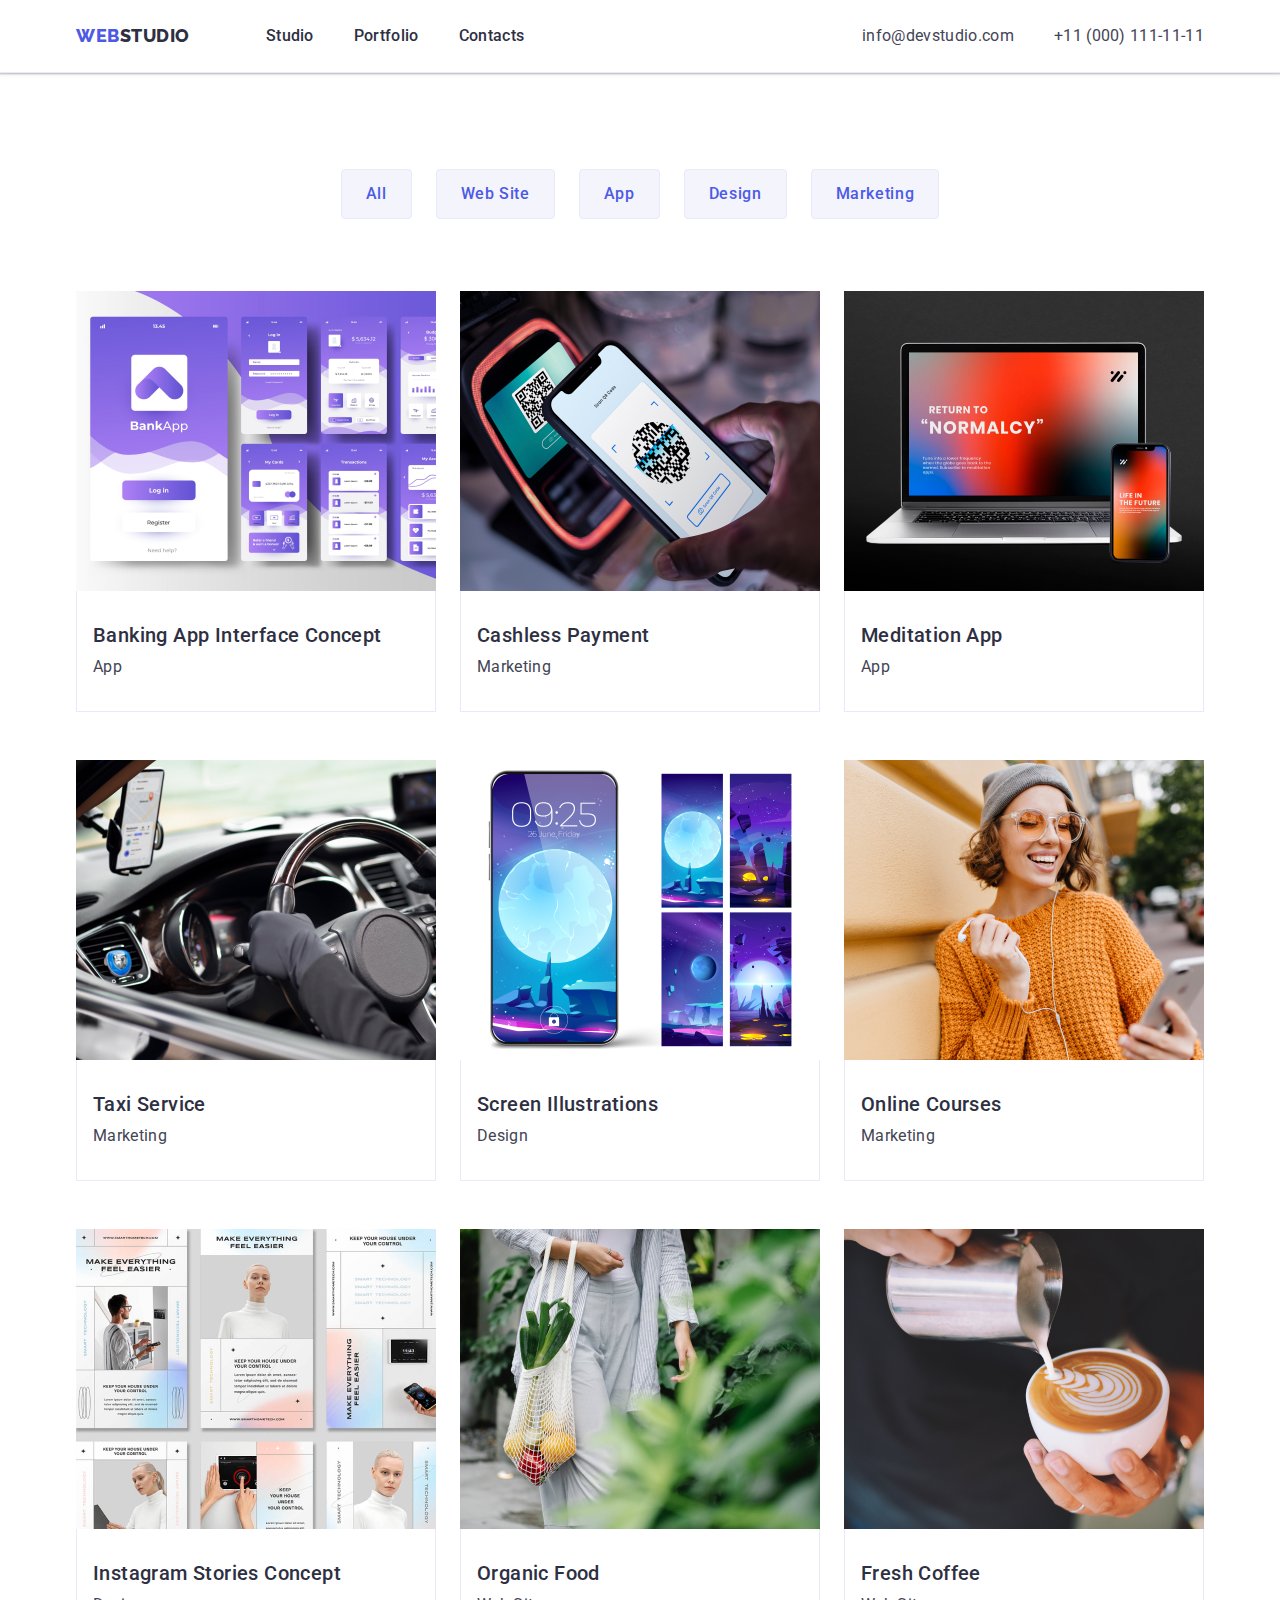
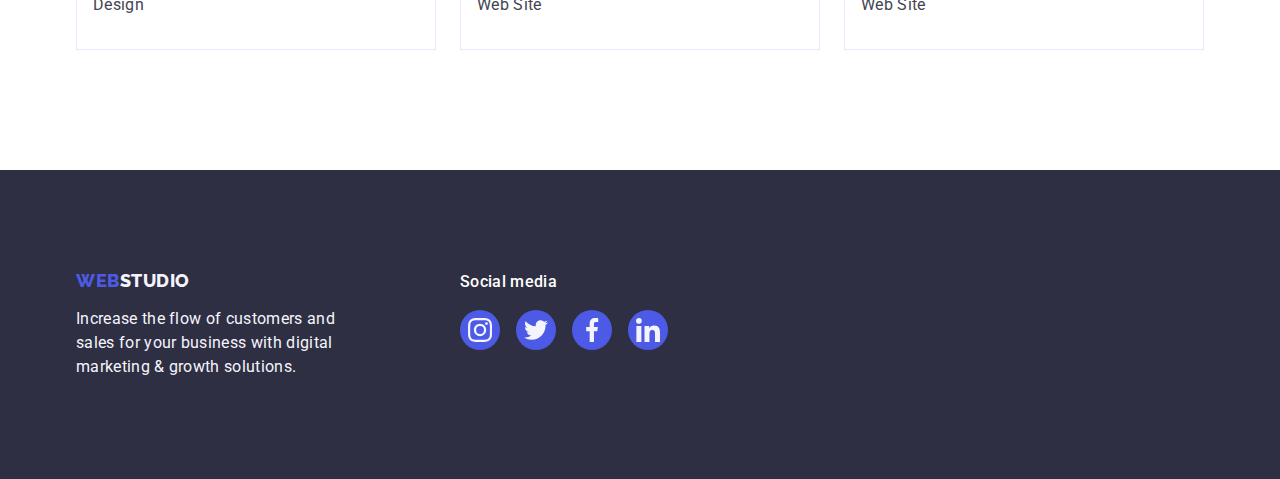
==== portfolio.html @ fe15093e "." ====
<!DOCTYPE html>
<html lang="en">
  <head>
    <meta charset="UTF-8" />
    <meta http-equiv="X-UA-Compatible" content="IE=edge" />
    <meta name="viewport" content="width=device-width, initial-scale=1.0" />
    <title>WebStudio</title>
    <link rel="preconnect" href="https://fonts.googleapis.com" />
    <link rel="preconnect" href="https://fonts.gstatic.com" crossorigin />
    <link
      href="https://fonts.googleapis.com/css2?family=Raleway:wght@800&family=Roboto:wght@400;500;700&display=swap"
      rel="stylesheet"
    />
    <link
      rel="stylesheet"
      href="https://cdnjs.cloudflare.com/ajax/libs/modern-normalize/1.0.0/modern-normalize.min.css"
    />
    <link rel="stylesheet" href="./css/styles.css" />
  </head>
  <body class="main">
    <header class="header-container">
      <div class="header container">
        <nav class="nav">
          <a class="logo link logo-container" href="./index.html"
            >Web<span class="logo-one">Studio</span></a
          >
          <ul class="list list-container">
            <li class="nav-link list-container">
              <a class="nav nav-cont link" href="./index.html">Studio</a>
            </li>
            <li class="nav-link list-container">
              <a class="nav nav-cont current" href="./portfolio.html"
                >Portfolio</a
              >
            </li>
            <li class="nav-link list-container">
              <a class="nav nav-cont link" href="">Contacts</a>
            </li>
          </ul>
        </nav>
        <address class="contact-list">
          <ul class="list list-container">
            <li>
              <a href="mailto:info@devstudio.com" class="contact nav-cont link"
                >info@devstudio.com</a
              >
            </li>
            <li>
              <a
                href="tel:+110001111111"
                class="contact link nav-cont last-contact"
                >+11 (000) 111-11-11</a
              >
            </li>
          </ul>
        </address>
      </div>
    </header>

    <main>
      <section class="section-portf">
        <div class="container">
          <h1 class="visually-hidden">Lorem ipsum dolor</h1>
          <ul class="list filter-container">
            <li><button class="filter" type="button">All</button></li>
            <li><button type="button" class="filter">Web Site</button></li>
            <li><button class="filter" type="button">App</button></li>
            <li><button class="filter" type="button">Design</button></li>
            <li><button class="filter" type="button">Marketing</button></li>
          </ul>
          <ul class="list portfolio">
            <li class="portfolio-example">
              <a class="link portf-link" href="./">
                <div class="img-box">
                  <img
                    src="./images/image4.jpg"
                    alt="Phone screen showing an app"
                    width="360"
                  />
                  <p class="overlay">
                    14 Stylish and User-Friendly App Design Concepts · Task
                    Manager App · Calorie Tracker App · Exotic Fruit Ecommerce
                    App · Cloud Storage App
                  </p>
                </div>
                <div class="app-container">
                  <h2 class="header-portf">Banking App Interface Concept</h2>
                  <p class="text portf-desc">App</p>
                </div>
              </a>
            </li>
            <li class="portfolio-example">
              <a class="link portf-link" href="./">
                <div class="img-box">
                  <img
                    src="./images/image5.jpg"
                    alt="Phone screen with a QR code on it"
                    width="360"
                  />
                  <p class="overlay">
                    14 Stylish and User-Friendly App Design Concepts · Task
                    Manager App · Calorie Tracker App · Exotic Fruit Ecommerce
                    App · Cloud Storage App
                  </p>
                </div>
                <div class="app-container">
                  <h2 class="header-portf">Cashless Payment</h2>
                  <p class="text portf-desc">Marketing</p>
                </div></a
              >
            </li>
            <li class="portfolio-example">
              <a class="link portf-link" href="./">
                <div class="img-box">
                  <img
                    src="./images/image6.jpg"
                    alt="Phone and laptop screens"
                    width="360"
                  />
                  <p class="overlay">
                    14 Stylish and User-Friendly App Design Concepts · Task
                    Manager App · Calorie Tracker App · Exotic Fruit Ecommerce
                    App · Cloud Storage App
                  </p>
                </div>
                <div class="app-container">
                  <h2 class="header-portf">Meditation App</h2>
                  <p class="text portf-desc">App</p>
                </div></a
              >
            </li>
            <li class="portfolio-example">
              <a class="link portf-link" href="./">
                <div class="img-box">
                  <img
                    src="./images/image7.jpg"
                    alt="Hands on a steering wheel"
                    width="360"
                  />
                  <p class="overlay">
                    14 Stylish and User-Friendly App Design Concepts · Task
                    Manager App · Calorie Tracker App · Exotic Fruit Ecommerce
                    App · Cloud Storage App
                  </p>
                </div>
                <div class="app-container">
                  <h2 class="header-portf">Taxi Service</h2>
                  <p class="text portf-desc">Marketing</p>
                </div></a
              >
            </li>
            <li class="portfolio-example">
              <a class="link portf-link" href="./">
                <div class="img-box">
                  <img
                    src="./images/image8.jpg"
                    alt="Five phone screens"
                    width="360"
                  />
                  <p class="overlay">
                    14 Stylish and User-Friendly App Design Concepts · Task
                    Manager App · Calorie Tracker App · Exotic Fruit Ecommerce
                    App · Cloud Storage App
                  </p>
                </div>
                <div class="app-container">
                  <h2 class="header-portf">Screen Illustrations</h2>
                  <p class="text portf-desc">Design</p>
                </div></a
              >
            </li>
            <li class="portfolio-example">
              <a class="link portf-link" href="./">
                <div class="img-box">
                  <img
                    src="./images/image9.jpg"
                    alt="Girl looking on a phone screen and smiling"
                    width="360"
                  />
                  <p class="overlay">
                    14 Stylish and User-Friendly App Design Concepts · Task
                    Manager App · Calorie Tracker App · Exotic Fruit Ecommerce
                    App · Cloud Storage App
                  </p>
                </div>
                <div class="app-container">
                  <h2 class="header-portf">Online Courses</h2>
                  <p class="text portf-desc">Marketing</p>
                </div></a
              >
            </li>
            <li class="portfolio-example">
              <a class="link portf-link" href="./">
                <div class="img-box">
                  <img
                    src="./images/image10.jpg"
                    alt="Samples of Instagram stories"
                    width="360"
                  />
                  <p class="overlay">
                    14 Stylish and User-Friendly App Design Concepts · Task
                    Manager App · Calorie Tracker App · Exotic Fruit Ecommerce
                    App · Cloud Storage App
                  </p>
                </div>
                <div class="app-container">
                  <h2 class="header-portf">Instagram Stories Concept</h2>
                  <p class="text portf-desc">Design</p>
                </div></a
              >
            </li>
            <li class="portfolio-example">
              <a class="link portf-link" href="./">
                <div class="img-box">
                  <img
                    src="./images/image11.jpg"
                    alt="A woman carrying a grocery bag"
                    width="360"
                  />
                  <p class="overlay">
                    14 Stylish and User-Friendly App Design Concepts · Task
                    Manager App · Calorie Tracker App · Exotic Fruit Ecommerce
                    App · Cloud Storage App
                  </p>
                </div>
                <div class="app-container">
                  <h2 class="header-portf">Organic Food</h2>
                  <p class="text portf-desc">Web Site</p>
                </div></a
              >
            </li>
            <li class="portfolio-example">
              <a class="link portf-link" href="./">
                <div class="img-box">
                  <img
                    src="./images/image12.jpg"
                    alt="Barista making coffee"
                    width="360"
                  />
                  <p class="overlay">
                    14 Stylish and User-Friendly App Design Concepts · Task
                    Manager App · Calorie Tracker App · Exotic Fruit Ecommerce
                    App · Cloud Storage App
                  </p>
                </div>
                <div class="app-container">
                  <h2 class="header-portf">Fresh Coffee</h2>
                  <p class="text portf-desc">Web Site</p>
                </div></a
              >
            </li>
          </ul>
        </div>
      </section>
    </main>

    <footer class="footer">
      <div class="container footer-cont">
        <div class="cont-one">
          <a class="logo link footer-logo" href="./index.html"
            >Web<span class="logo-two">Studio</span></a
          >
          <p class="footer-desc">
            Increase the flow of customers and sales for your business with
            digital marketing & growth solutions.
          </p>
        </div>
        <div>
          <p class="footer-desc socials-desc">Social media</p>
          <ul class="socials-footer-list">
            <li class="socials-footer-item">
              <a href="" class="socials-link-footer">
                <svg class="footer-icons" width="24" height="24">
                  <use href="./images/icons.svg#icon-insta"></use>
                </svg>
              </a>
            </li>
            <li class="socials-footer-item">
              <a href="" class="socials-link-footer">
                <svg class="footer-icons" width="24" height="24">
                  <use href="./images/icons.svg#icon-twitter"></use>
                </svg>
              </a>
            </li>
            <li class="socials-footer-item">
              <a href="" class="socials-link-footer">
                <svg class="footer-icons" width="24" height="24">
                  <use href="./images/icons.svg#icon-facebook"></use>
                </svg>
              </a>
            </li>
            <li class="socials-footer-item">
              <a href="" class="socials-link-footer">
                <svg class="footer-icons" width="24" height="24">
                  <use href="./images/icons.svg#icon-linkedin"></use>
                </svg>
              </a>
            </li>
          </ul>
        </div>
      </div>
    </footer>
  </body>
</html>
---- css/styles.css ----
:root {
  --primary-brand-color: #4d5ae5;
  --pressed-state: #404bbf;
  --navy-blue: #2e2f42;
  --white: #ffffff;
}

body {
  font-family: Roboto, sans-serif;
  color: #434455;
}

ul,
p,
h1,
h2,
h3 {
  margin: 0;
  padding: 0;
}

img {
  display: block;
}

.container {
  width: 1158px;
  margin: 0 auto;
  padding: 0 15px;
}

.header {
  display: flex;
  align-items: center;
}

.header-container {
  border-bottom: 1px solid #e7e9fc;
  box-shadow: 0px 2px 1px rgba(46, 47, 66, 0.08),
    0px 1px 1px rgba(46, 47, 66, 0.16), 0px 1px 6px rgba(46, 47, 66, 0.08);
}

.portf-desc {
  font-style: normal;
  font-weight: 400;
  font-size: 16px;
  line-height: 24px;
  letter-spacing: 0.02em;
  color: #434455;
}

.hero {
  margin-right: auto;
  margin-left: auto;
  margin-bottom: auto;
  max-width: 496px;
  margin-top: auto;
}

.hero-button {
  margin-top: 48px;
  display: block;
  min-width: 169px;
  height: 56px;
  border: none;
  border-radius: 4px;
  margin-right: auto;
  margin-left: auto;
}

.section-two {
  padding-right: 0px;
  padding-left: 0px;
  padding: 120px 0;
}
.el-principles {
  width: calc((100% - 72px) / 4);
}

.header-principle {
  margin-bottom: 8px;
}
.principles {
  display: flex;
  align-items: center;
  justify-content: space-between;
  gap: 24px;
}

.section-three {
  padding-bottom: 120px;
}

.portfolio-example {
  width: calc((100% - 48px) / 3);
  transition-property: color, background-color, shadow;
}

.portfolio-example:hover {
  box-shadow: 0px 1px 6px rgba(46, 47, 66, 0.08),
    0px 1px 1px rgba(46, 47, 66, 0.16), 0px 2px 1px rgba(46, 47, 66, 0.08);
  transition-duration: 250ms;
  transition-timing-function: cubic-bezier(0.4, 0, 0.2, 1);
}

.app-container {
  padding: 32px 16px;
  border: 1px solid #e7e9fc;
  border-top: none;
}
.portfolio {
  display: flex;
  flex-wrap: wrap;
  column-gap: 24px;
  row-gap: 48px;
}

.title {
  font-family: "Raleway", cursive;
  font-family: "Roboto", cursive;
}

.logo-container {
  margin-right: 76px;
}

.contact-container {
  display: flex;
  justify-content: flex-end;
  flex-direction: row;
}

.list-container {
  display: flex;
  gap: 40px;
  margin-right: auto;
}

.last-contact {
  margin-right: 0px;
}
.header-one {
  line-height: 1.07;
  font-style: normal;
  font-weight: 700;
  font-size: 56px;
  letter-spacing: 0.02em;
  text-align: center;
  color: #ffffff;
  height: auto;
  max-width: 496px;
  justify-content: center;
}

.nav-cont {
  padding-top: 24px;
  padding-bottom: 24px;
}

.logo {
  font-family: "Raleway", sans-serif;
  font-style: normal;
  font-weight: 800;
  font-size: 18px;
  line-height: 1.17;
  letter-spacing: 0.03em;
  text-transform: uppercase;
  text-decoration: none;
  color: #4d5ae5;
}

.contact-list {
  margin-left: auto;
}

.contacts {
  margin-right: auto;
  align-content: flex-end;
}

.logo-one {
  color: #2e2f42;
}

.logo-two {
  color: #f4f4fd;
}

.nav-link {
  font-weight: 500;
  font-size: 16px;
  line-height: 1.5;
  letter-spacing: 0.02em;
  color: #2e2f42;
}

.nav:focus {
  color: #404bbf;
}

.nav:hover {
  color: #404bbf;
}

.contact-nav {
  font-style: normal;
}

.contact {
  font-style: normal;
  font-weight: 400;
  font-size: 16px;
  line-height: 24px;
  letter-spacing: 0.02em;
  color: #434455;
  text-decoration: none;
}

.nav {
  color: #2e2f42;
  font-weight: 500;
  font-size: 16px;
  line-height: 1.5;
  letter-spacing: 0.02em;
  text-decoration: none;
  align-items: center;
  display: flex;
}

.contact:focus {
  color: #404bbf;
}

.contact:hover {
  color: #404bbf;
}

.button {
  background-color: #4d5ae5;
  font-style: normal;
  font-weight: 500;
  font-size: 16px;
  line-height: 24px;
  letter-spacing: 0.04em;
  color: #ffffff;
  font-family: "Roboto", sans-serif;
  cursor: pointer;
}

.button:focus {
  background-color: #404bbf;
}

.button:hover {
  background-color: #404bbf;
}

.principlesoverall {
  list-style: none;
}

.header-three {
  font-style: normal;
  font-weight: 500;
  font-size: 20px;
  line-height: 24px;
  letter-spacing: 0.02em;
  color: #2e2f42;
}

.gallery-h {
  margin-bottom: 72px;
}

.gallery {
  display: flex;
  justify-content: space-between;
  align-items: center;
  margin-bottom: 120px;
  gap: 24px;
}

.gallery-el {
  width: calc((100% - 48px) / 3);
}

.section-portf {
  padding-bottom: 120px;
  padding-top: 96px;
}

.gallery-team {
  display: flex;
  align-items: center;
  gap: 24px;
}

.desc {
  font-style: normal;
  font-weight: 400;
  font-size: 16px;
  line-height: 24px;
  letter-spacing: 0.02em;
  color: #434455;
}

.header-two {
  font-style: normal;
  font-weight: 700;
  font-size: 36px;
  text-align: center;
  letter-spacing: 0.02em;
  text-transform: capitalize;
  color: #2e2f42;
  line-height: 1.11;
}

.customers-h {
  font-style: normal;
  font-weight: 700;
  font-size: 36px;
  text-align: center;
  letter-spacing: 0.02em;
  text-transform: capitalize;
  color: #2e2f42;
  line-height: 1.11;
  margin-bottom: 72px;
}

.section-four {
  background-color: #f4f4fd;
  padding: 120px 0;
}

.team {
  background-color: #ffffff;
  width: calc((100% - 72px) / 4);
  border-radius: 0px 0px 4px 4px;
  box-shadow: 0px 1px 6px rgba(46, 47, 66, 0.08),
    0px 1px 1px rgba(46, 47, 66, 0.16), 0px 2px 1px rgba(46, 47, 66, 0.08);
}

.member {
  justify-content: center;
  text-align: center;
  padding: 32px 16px;
}

.name {
  margin-bottom: 8px;
}

.header-portf {
  font-weight: 500;
  font-size: 20px;
  line-height: 24px;
  letter-spacing: 0.02em;
  color: #2e2f42;
  margin-bottom: 8px;
}

.teamjob {
  font-style: normal;
  font-weight: 400;
  font-size: 16px;
  line-height: 24px;
  letter-spacing: 0.02em;
  color: #434455;
}

.footer-icons {
  fill: #f4f4fd;
}

.footer-logo {
  display: inline-block;
  margin-bottom: 16px;
  margin-left: auto;
}
.filter:hover {
  background: #404bbf;
  color: #ffffff;
  border: 1px solid transparent;
  box-shadow: 0px 3px 1px rgba(0, 0, 0, 0.1), 0px 2px 1px rgba(0, 0, 0, 0.08),
    0px 2px 2px rgba(0, 0, 0, 0.12);
}

.filter:focus {
  color: #ffffff;
  background: #404bbf;
  border: 1px solid transparent;
  box-shadow: 0px 3px 1px rgba(0, 0, 0, 0.1), 0px 2px 1px rgba(0, 0, 0, 0.08),
    0px 2px 2px rgba(0, 0, 0, 0.12);
}

.filter {
  font-family: "Roboto", sans-serif;
  font-weight: 500;
  font-size: 16px;
  line-height: 1.5;
  letter-spacing: 0.04em;
  color: #4d5ae5;
  background-color: #f4f4fd;
  cursor: pointer;
  padding: 12px 24px;
  border: 1px solid #e7e9fc;
  border-radius: 4px;
}

.link {
  text-decoration: none;
}

.list {
  list-style: none;
  margin: 0;
  padding: 0;
}

.section-one {
  background-color: #2e2f42;
  height: 600px;
  left: 0px;
  top: 72px;
  display: flex;
  text-align: center;
  justify-content: center;
  margin-left: auto;
  margin-right: auto;
  padding: 188px 0;
  background-image: linear-gradient(
      rgba(46, 47, 66, 0.7),
      rgba(46, 47, 66, 0.7)
    ),
    url(../images/people-office.jpg);
  max-width: 1440px;
  background-repeat: no-repeat;
  background-position: center;
  background-size: cover;
}

.principles-cont {
  display: flex;
  align-items: center;
  justify-content: center;
  height: 112px;
  width: 264px;
  background-color: #f4f4fd;
  border-radius: 4px;
  margin-bottom: 8px;
}

.footer {
  background-color: #2e2f42;
  padding: 100px 0;
}

.filter-container {
  display: flex;
  justify-content: center;
  margin-bottom: 72px;
  gap: 24px;
}

.visually-hidden {
  position: absolute;
  width: 1px;
  height: 1px;
  margin: -1px;
  border: 0;
  padding: 0;
  white-space: nowrap;
  clip-path: inset(100%);
  clip: rect(0 0 0 0);
  overflow: hidden;
}

.icon-list {
  gap: 24px;
  display: flex;
  align-items: center;
  justify-content: center;
  list-style: none;
}

.socials-list {
  list-style: none;
  display: flex;
  gap: 24px;
  align-items: center;
  justify-content: center;
  margin-top: 8px;
}

.customers-list {
  list-style: none;
  display: flex;
  align-items: center;
  justify-content: center;
  margin-left: auto;
  margin-right: auto;
  gap: 24px;
}

.customer {
  height: 88px;
  width: calc((100% - 120px) / 6);
}

.customers-item {
  height: 88px;
  width: 168px;
  fill: currentColor;
}

.customers-link:focus {
  border: 1px solid #404bbf;
  color: #404bbf;
}

.customers-link:hover {
  border: 1px solid #404bbf;
  color: #404bbf;
}

.customers-link {
  fill: #8e8f99;
  width: 100%;
  height: 100%;
  border: 1px solid #8e8f99;
  border-radius: 4px;
  display: flex;
  align-items: center;
  justify-content: center;
  color: #8e8f99;
}

.socials-footer-list {
  list-style: none;
  display: flex;
  gap: 16px;
}

.footer-desc {
  font-style: normal;
  line-height: 24px;
  letter-spacing: 0.02em;
  color: #f4f4fd;
  max-width: 264px;
}

.socials-desc {
  font-weight: 500;
  color: #ffffff;
  margin-bottom: 16px;
}

.socials-link {
  display: flex;
  width: 40px;
  height: 40px;
  background: #4d5ae5;
  border-radius: 50%;
  align-items: center;
  justify-content: center;
}

.social-svg {
  fill: #f4f4fd;
}

.socials-link:hover {
  background-color: #404bbf;
}

.socials-link:focus {
  background-color: #404bbf;
}

.socials-link-footer {
  display: flex;
  width: 40px;
  height: 40px;
  background: #4d5ae5;
  border-radius: 50%;
  align-items: center;
  justify-content: center;
}

.socials-link-footer:hover {
  background: #31d0aa;
}

.socials-link-footer:focus {
  background: #31d0aa;
}
.footer-cont {
  display: flex;
  align-items: baseline;
}

.cont-one {
  margin-right: 120px;
}

.section-five {
  padding-top: 120px;
  padding-bottom: 120px;
}

.portf-link {
  display: block;
  transition: box-shadow 250ms cubic-bezier(0.4, 0, 0.2, 1);
}

.portf-link:hover {
  box-shadow: 0px 1px 6px rgba(46, 47, 66, 0.08),
    0px 1px 1px rgba(46, 47, 66, 0.16), 0px 2px 1px rgba(46, 47, 66, 0.08);
  transform: translateY(0%);
}

.portf-link:focus {
  box-shadow: 0px 1px 6px rgba(46, 47, 66, 0.08),
    0px 1px 1px rgba(46, 47, 66, 0.16), 0px 2px 1px rgba(46, 47, 66, 0.08);
  transform: translateY(0%);
}

.backdrop {
  position: fixed;
  width: 100%;
  height: 100%;
  background-color: rgba(76, 76, 76, 0.596);
  top: 0;
}

.modal {
  position: absolute;
  top: 50%;
  left: 50%;
  transform: translate(-50%, -50%);
  width: 408px;
  min-height: 584px;
  background-color: #fcfcfc;
  margin-top: 80px;
  box-shadow: 0px 2px 1px 0px rgba(0, 0, 0, 0.2),
    0px 1px 3px 0px rgba(0, 0, 0, 0.12), 0px 1px 1px 0px rgba(0, 0, 0, 0.14);
  border-radius: 4px;
  transition: transform 250ms cubic-bezier(0.4, 0, 0.2, 1);
}

.modal-close-btn {
  position: absolute;
  top: 24px;
  right: 24px;
  background-color: #e7e9fc;
  border-radius: 50%;
  border: 1px solid rgba(0, 0, 0, 0.1);
  display: flex;
  justify-content: center;
  align-items: center;
  height: 24px;
  width: 24px;
}

.modal-close-btn:hover {
  background-color: #404bbf;
}

.modal-close-btn:focus {
  background-color: #404bbf;
}

.close-icon {
  fill: #2e2f42;
  height: 8px;
  width: 8px;
}

.close-icon:hover {
  fill: #ffffff;
}

.close-icon:focus {
  fill: #ffffff;
}

.is-hidden {
  opacity: 0;
  visibility: hidden;
  pointer-events: none;
}

.current {
  position: relative;
}

.current:hover::after {
  background-color: #404bbf;
  width: 48px;
  height: 4px;
  content: "";
  display: flex;
  position: absolute;
  align-items: center;
  justify-content: center;
  gap: 8px;
  flex-direction: column;
  width: 100%;
  border-radius: 2px;
  left: 0;
  bottom: -1px;
}

.current:hover::after {
  background-color: #404bbf;
  width: 48px;
  height: 4px;
  content: "";
  display: flex;
  position: absolute;
  align-items: center;
  justify-content: center;
  gap: 8px;
  flex-direction: column;
  width: 100%;
  border-radius: 2px;
  left: 0;
  bottom: -1px;
}

.img-box {
  position: relative;
  overflow: hidden;
}

.overlay {
  position: absolute;
  top: 0;
  left: 0;
  width: 100%;
  height: 100%;
  color: #f4f4fd;
  padding: 40px 32px;
  background-color: #4d5ae5;
  transform: translateY(100%);
  transition: transform 250ms cubic-bezier(0.4, 0, 0.2, 1);
}

.overlay:hover {
  transform: translateY(0%);
}

.overlay:focus {
  transform: translateY(0%);
}

.img-box:hover .overlay {
  transform: translateY(0%);
}

.modal-title {
  margin-top: 72px;
  font-weight: 500;
  letter-spacing: 0.32px;
  color: #2e2f42;
  text-align: center;
  margin-bottom: 16px;
}

.modal-form {
  width: 100%;
}

.modal-form-mark {
  display: block;
  text-align: left;
  font-size: 12px;
  line-height: 1.17;
  letter-spacing: 0.48px;
  margin-bottom: 4px;
  color: #8e8f99;
  margin-top: 8px;
}

.modal-form-cont {
  position: relative;
  margin-left: 24px;
  margin-right: 24px;
  margin-top: 8px;
}

.modal-form-text-cont {
  margin-left: 24px;
  margin-right: 24px;
}

.modal-form-input {
  width: 100%;
  height: 40px;
  border-radius: 4px;
  border: 1px solid #2e2f42;
  transition: border-color 250ms cubic-bezier(0.4, 0, 0.2, 1);
  padding-left: 38px;
  background-color: transparent;
  outline: transparent;
}

.modal-form-textarea {
  width: 100%;
  height: 120px;
  resize: none;
  border-radius: 4px;
  border: 1px solid #2e2f42;
  padding: 8px 16px;
  transition: border-color 250ms cubic-bezier(0.4, 0, 0.2, 1);
  font-size: 12px;
  line-height: 1.17;
  letter-spacing: 0.48px;
  color: #2e2f42;
  background-color: transparent;
  outline: transparent;
}

.modal-form-textarea-cont {
  margin-bottom: 16px;
}

.modal-form-textarea:focus-visible {
  border: 1px solid ##4d5ae5;
}

.modal-form-textarea:focus {
  outline-width: 0;
}

.modal-form-textarea {
  width: 100%;
  height: 120px;
  resize: none;
  border-radius: 4px;
  border: 1px solid #2e2f42;
  padding: 8px 16px;
  transition: border-color 250ms cubic-bezier(0.4, 0, 0.2, 1);
  font-size: 12px;
  line-height: 1.17;
  letter-spacing: 0.48px;
  color: #2e2f42;
  background-color: transparent;
  outline: transparent;
}

.modal-form-icon {
  position: absolute;
  top: 50%;
  left: 16px;
  padding-top: 14px;
  transform: translateY(-50%);
  fill: #2e2f42;
  transition: fill 250ms cubic-bezier(0.4, 0, 0.2, 1);
}

.modal-form-icon:focus {
  fill: #4d5ae5;
}

.modal-form-icon:hover {
  fill: #4d5ae5;
}

.modal-form-input:focus {
  border: 1px solid #4d5ae5;
  border-radius: 4px;
  cursor: pointer;
}

.modal-form-input:hover {
  border: 1px solid #4d5ae5;
  border-radius: 4px;
  cursor: pointer;
}

.modal-form-textarea-cont {
  margin-bottom: 16px;
}
.modal-form-textarea:focus-visible {
  border: 1px solid #4d5ae5;
}
.modal-form-textarea:focus {
  outline-width: 0;
}
.modal-checkbox-input-cont {
  margin-bottom: 24px;
}

.modal-checkbox {
  display: block;
  font-size: 12px;
  line-height: 1.17;
  letter-spacing: 0.48px;
  color: #8e8f99;
}
.modal-checkbox-cont {
  display: inline-flex;
  align-items: center;
  justify-content: center;
  fill: transparent;
  width: 16px;
  height: 16px;
  border: 1px solid #2e2f42;
  border-radius: 2px;
  transition: background-color 250ms cubic-bezier(0.4, 0, 0.2, 1),
    border 250ms cubic-bezier(0.4, 0, 0.2, 1),
    fill 250ms cubic-bezier(0.4, 0, 0.2, 1);
  margin-left: 24px;
}

.modal-form-link {
  color: #4d5ae5;
}
.modal-form-button {
  display: block;
  min-width: 169px;
  height: 56px;
  padding: 16px 32px;
  border: none;
  border-radius: 4px;
  background-color: #4d5ae5;
  box-shadow: 0px 4px 4px 0px rgba(0, 0, 0, 0.15);
  font-weight: 500;
  letter-spacing: 0.64px;
  color: #ffffff;
  transition: background-color 250ms cubic-bezier(0.4, 0, 0.2, 1);
  font-size: 16px;
  line-height: 1.5;
  margin-left: 119px;
  margin-right: 120px;
}

.modal-form-button-cont {
  display: flex;
  justify-content: center;
}
.modal-form-button:hover,
.modal-form-button:focus {
  background-color: #404bbf;
}
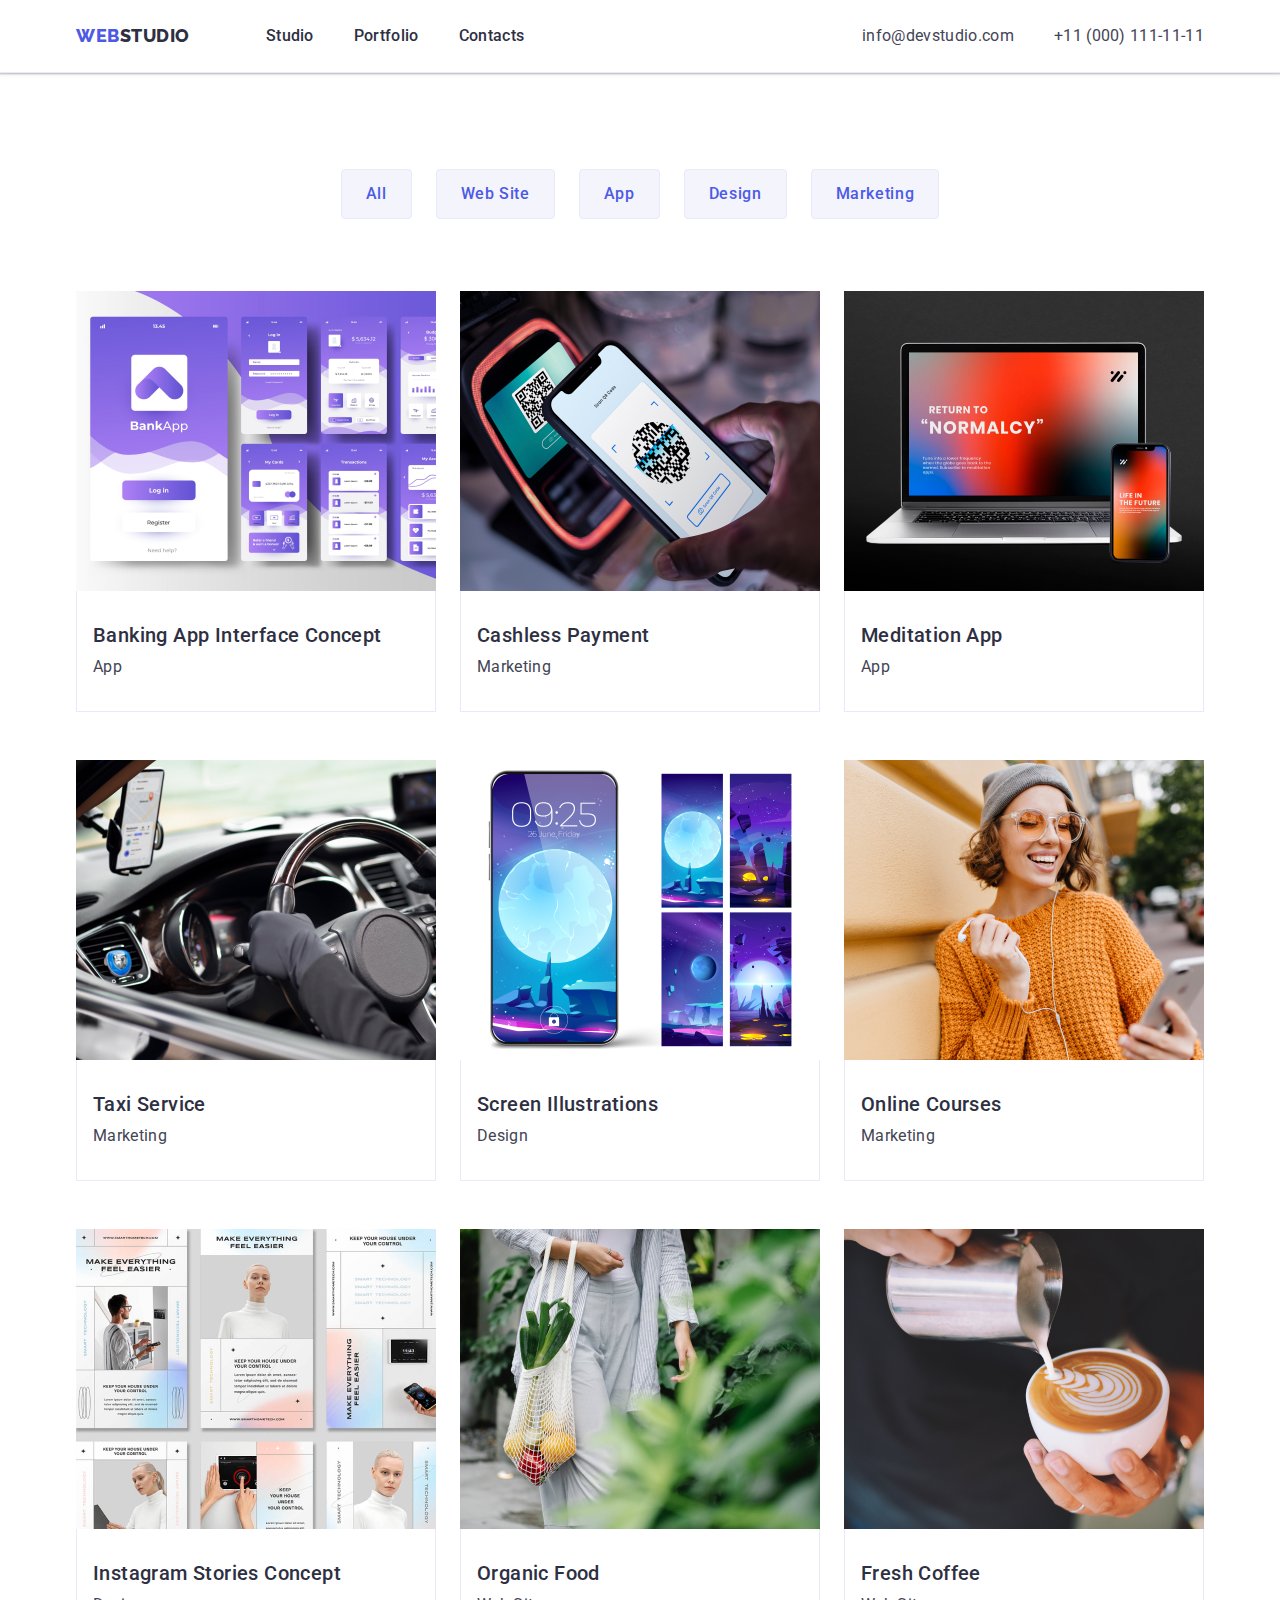
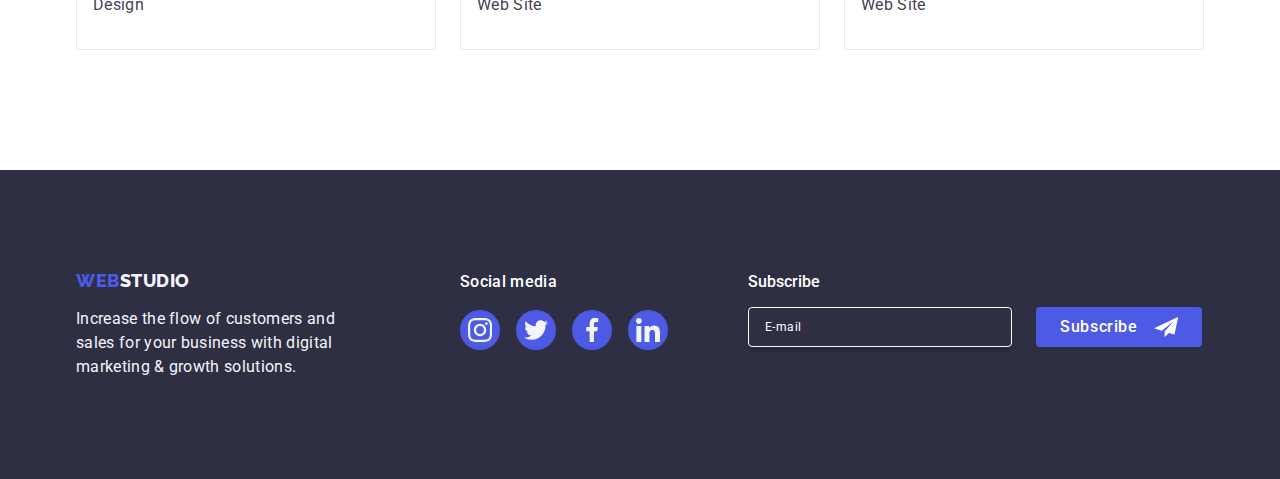
==== commit ce4b6c3f: "." ====
--- a/portfolio.html
+++ b/portfolio.html
@@ -298,6 +298,26 @@
             </li>
           </ul>
         </div>
+        <div class="form-footer-cont">
+          <p class="form-footer-title">Subscribe</p>
+          <form class="form-footer">
+            <label class="form-footer-label" for="email">
+              <input
+                class="form-footer-input"
+                type="email"
+                name="email"
+                id="email"
+                placeholder="E-mail"
+              />
+            </label>
+            <button type="submit" class="form-footer-button-send">
+              Subscribe
+              <svg class="form-footer-icon" width="24" height="24">
+                <use href="./images/icons.svg#icon-icon-send"></use>
+              </svg>
+            </button>
+          </form>
+        </div>
       </div>
     </footer>
   </body>
--- a/css/styles.css
+++ b/css/styles.css
@@ -944,3 +944,62 @@
 .modal-form-button:focus {
   background-color: #404bbf;
 }
+
+.footer-icon {
+  fill: #ffffff;
+}
+.form-footer-cont {
+  margin-left: 80px;
+}
+.form-footer-title {
+  font-weight: 500;
+  color: #ffffff;
+  margin-bottom: 16px;
+}
+.form-footer {
+  display: flex;
+  gap: 24px;
+}
+.form-footer-input {
+  margin: 0;
+  width: 264px;
+  height: 40px;
+  border-radius: 4px;
+  border: 1px solid #ffffff;
+  box-shadow: 0px 4px 4px 0px rgba(0, 0, 0, 0.15);
+  background-color: transparent;
+  padding-top: 8px;
+  padding-bottom: 8px;
+  padding-left: 16px;
+  font-size: 12px;
+  letter-spacing: 0.48px;
+  color: #ffffff;
+  line-height: 1.5;
+}
+.form-footer-input::placeholder {
+  color: currentColor;
+}
+
+.form-footer-button-send {
+  display: flex;
+  min-width: 165px;
+  height: 40px;
+  border-radius: 4px;
+  background: #4d5ae5;
+  justify-content: center;
+  align-items: center;
+  padding: 8px 24px;
+  font-weight: 500;
+  letter-spacing: 0.64px;
+  line-height: 1.5;
+  border: none;
+  color: #ffffff;
+  transition: background-color 250ms cubic-bezier(0.4, 0, 0.2, 1);
+}
+.form-footer-button-send:hover,
+.form-footer-button-send:focus {
+  background-color: #404bbf;
+}
+.form-footer-icon {
+  margin-left: 16px;
+}
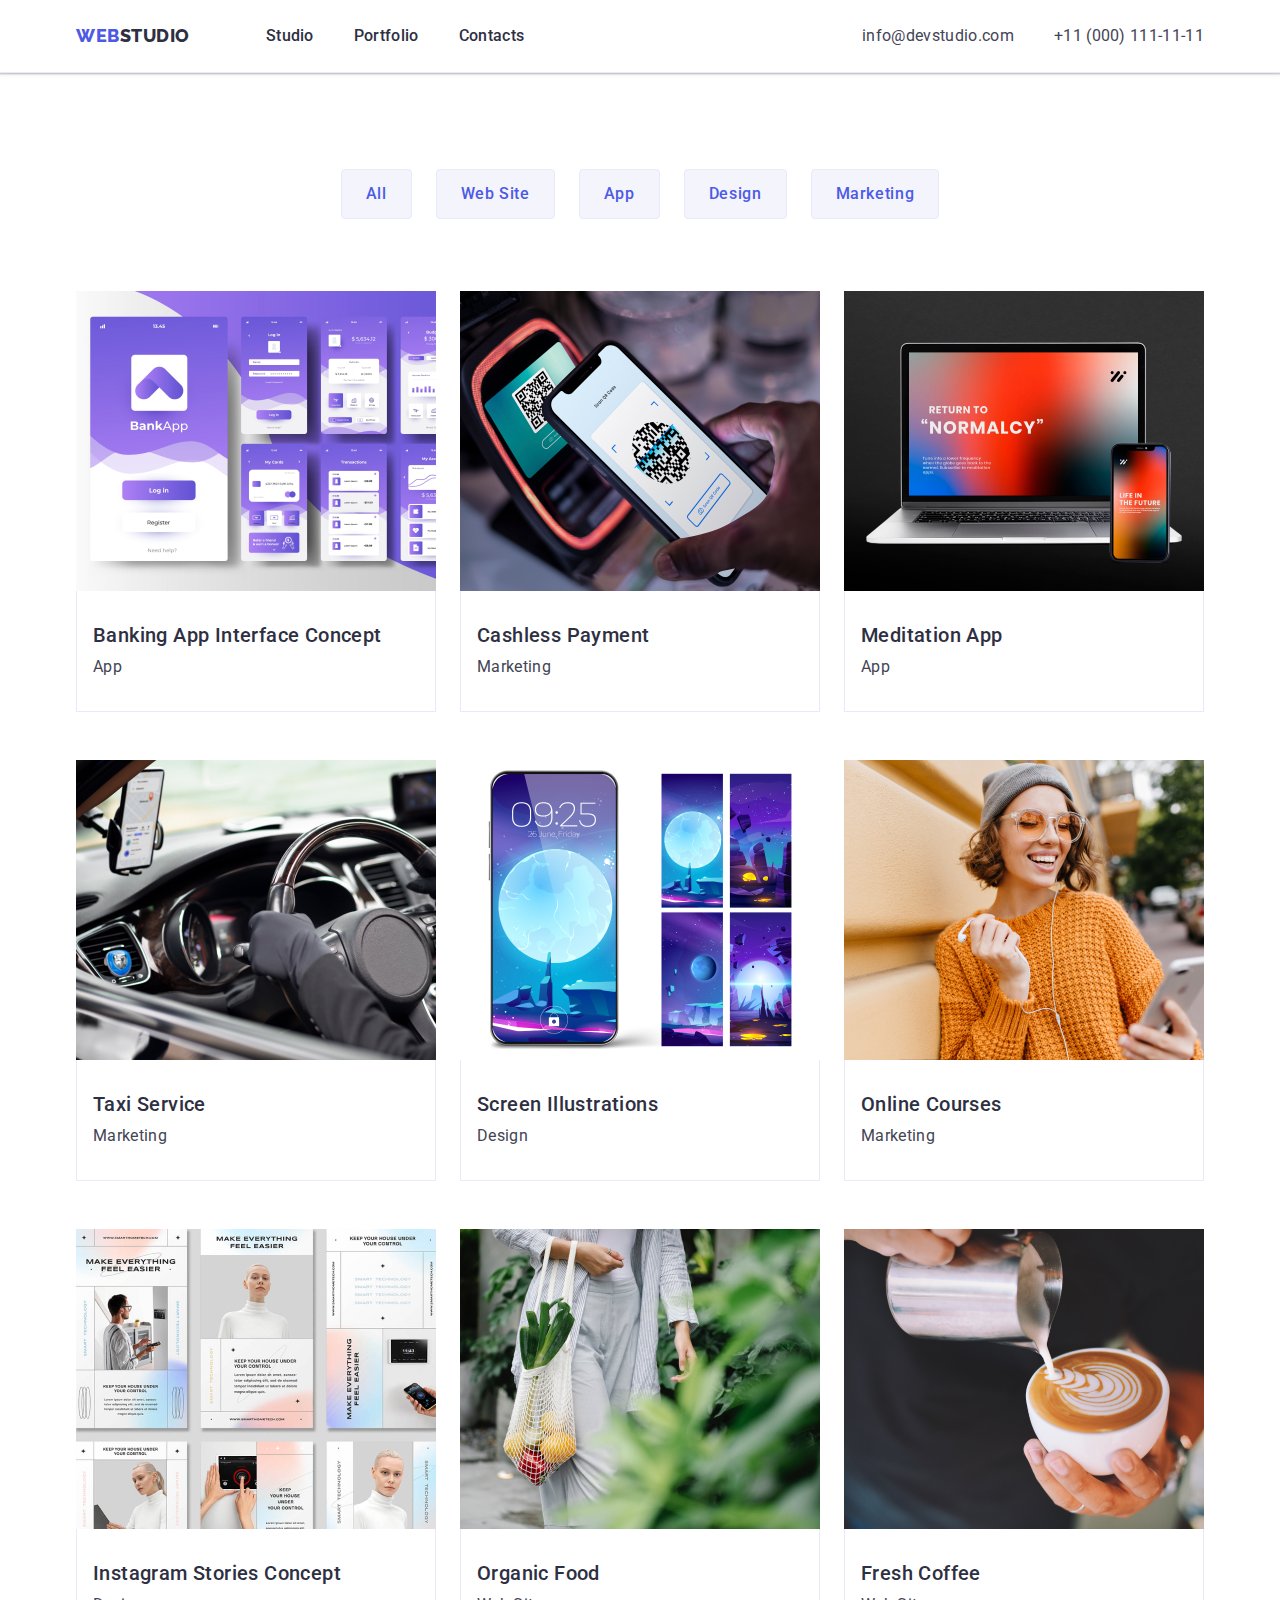
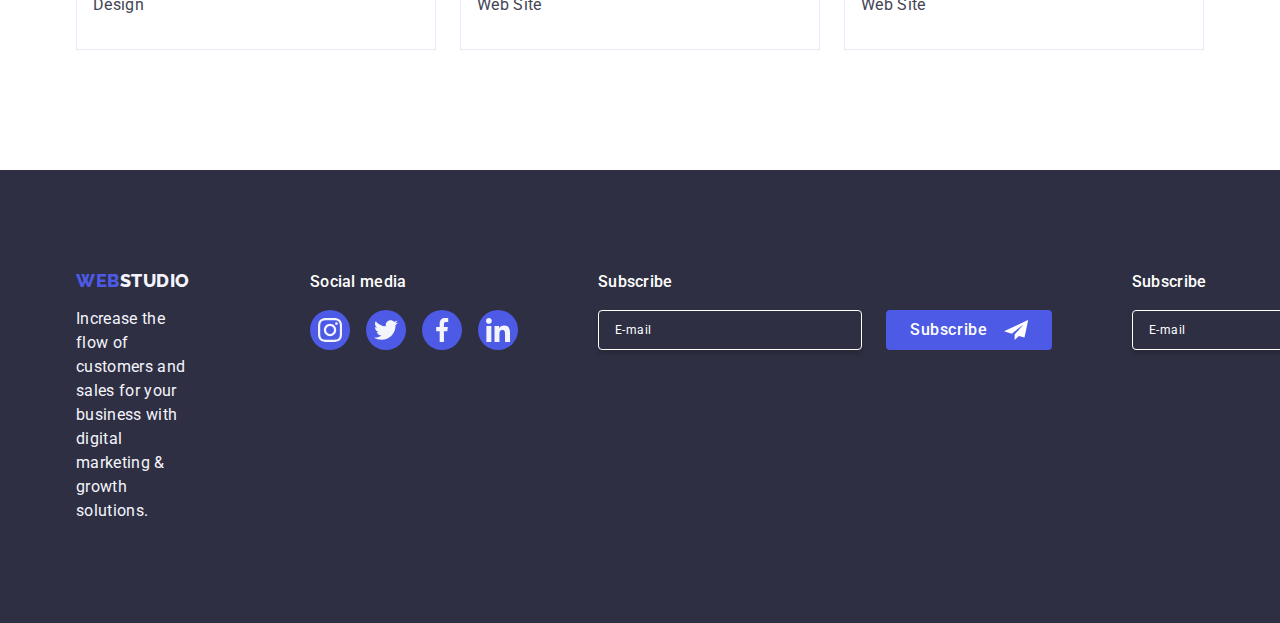
==== commit 9116a650: "." ====
--- a/portfolio.html
+++ b/portfolio.html
@@ -318,6 +318,26 @@
             </button>
           </form>
         </div>
+        <div class="form-footer-cont">
+          <p class="form-footer-title">Subscribe</p>
+          <form class="form-footer">
+            <label class="form-footer-label" for="email">
+              <input
+                class="form-footer-input"
+                type="email"
+                name="email"
+                id="email"
+                placeholder="E-mail"
+              />
+            </label>
+            <button type="submit" class="form-footer-button-send">
+              Subscribe
+              <svg class="form-footer-icon" width="24" height="24">
+                <use href="./images/icons.svg#icon-icon-send"></use>
+              </svg>
+            </button>
+          </form>
+        </div>
       </div>
     </footer>
   </body>
--- a/css/styles.css
+++ b/css/styles.css
@@ -646,6 +646,7 @@
     0px 1px 3px 0px rgba(0, 0, 0, 0.12), 0px 1px 1px 0px rgba(0, 0, 0, 0.14);
   border-radius: 4px;
   transition: transform 250ms cubic-bezier(0.4, 0, 0.2, 1);
+  padding: 72px 24px 24px 24px;
 }
 
 .modal-close-btn {
@@ -759,12 +760,12 @@
 }
 
 .modal-title {
-  margin-top: 72px;
   font-weight: 500;
   letter-spacing: 0.32px;
   color: #2e2f42;
   text-align: center;
   margin-bottom: 16px;
+  line-height: 1.5;
 }
 
 .modal-form {
@@ -784,14 +785,12 @@
 
 .modal-form-cont {
   position: relative;
-  margin-left: 24px;
-  margin-right: 24px;
   margin-top: 8px;
+  margin-bottom: 8px;
 }
 
 .modal-form-text-cont {
-  margin-left: 24px;
-  margin-right: 24px;
+  margin-bottom: 16px;
 }
 
 .modal-form-input {
@@ -800,9 +799,45 @@
   border-radius: 4px;
   border: 1px solid #2e2f42;
   transition: border-color 250ms cubic-bezier(0.4, 0, 0.2, 1);
-  padding-left: 38px;
+
   background-color: transparent;
   outline: transparent;
+}
+
+.modal-form-input-cont {
+  position: relative;
+  border: 1px solid rgba(46, 47, 66, 0.4);
+  
+}
+
+.modal-form-textarea {
+  width: 100%;
+  height: 120px;
+  resize: none;
+  border-radius: 4px;
+  border: 1px solid #2e2f42;
+  padding: 8px 16px;
+  transition: border-color 250ms cubic-bezier(0.4, 0, 0.2, 1);
+  font-size: 12px;
+  line-height: 1.17;
+  color: rgba(46, 47, 66, 0.4);
+  letter-spacing: 0.48px;
+  border: 1px solid rgba(46, 47, 66, 0.4)
+  color: #2e2f42;
+  background-color: transparent;
+  outline: transparent;
+}
+
+.modal-form-textarea-cont {
+  margin-bottom: 16px;
+}
+
+.modal-form-textarea:focus-visible {
+  border: 1px solid ##4d5ae5;
+}
+
+.modal-form-textarea:focus {
+  outline-width: 0;
 }
 
 .modal-form-textarea {
@@ -821,39 +856,11 @@
   outline: transparent;
 }
 
-.modal-form-textarea-cont {
-  margin-bottom: 16px;
-}
-
-.modal-form-textarea:focus-visible {
-  border: 1px solid ##4d5ae5;
-}
-
-.modal-form-textarea:focus {
-  outline-width: 0;
-}
-
-.modal-form-textarea {
-  width: 100%;
-  height: 120px;
-  resize: none;
-  border-radius: 4px;
-  border: 1px solid #2e2f42;
-  padding: 8px 16px;
-  transition: border-color 250ms cubic-bezier(0.4, 0, 0.2, 1);
-  font-size: 12px;
-  line-height: 1.17;
-  letter-spacing: 0.48px;
-  color: #2e2f42;
-  background-color: transparent;
-  outline: transparent;
-}
-
 .modal-form-icon {
   position: absolute;
   top: 50%;
   left: 16px;
-  padding-top: 14px;
+
   transform: translateY(-50%);
   fill: #2e2f42;
   transition: fill 250ms cubic-bezier(0.4, 0, 0.2, 1);
@@ -890,6 +897,7 @@
 }
 .modal-checkbox-input-cont {
   margin-bottom: 24px;
+  margin-top: 16px;
 }
 
 .modal-checkbox {
@@ -909,9 +917,14 @@
   border: 1px solid #2e2f42;
   border-radius: 2px;
   transition: background-color 250ms cubic-bezier(0.4, 0, 0.2, 1),
-    border 250ms cubic-bezier(0.4, 0, 0.2, 1),
-    fill 250ms cubic-bezier(0.4, 0, 0.2, 1);
-  margin-left: 24px;
+  border 250ms cubic-bezier(0.4, 0, 0.2, 1),
+  fill 250ms cubic-bezier(0.4, 0, 0.2, 1);
+  color: rgba(46, 47, 66, 0.4);
+}
+
+.modal-checkbox-cont:checked {
+  background-color: #404bbf; 
+  border: none;
 }
 
 .modal-form-link {
@@ -920,9 +933,8 @@
 .modal-form-button {
   display: block;
   min-width: 169px;
+  cursor: pointer;
   height: 56px;
-  padding: 16px 32px;
-  border: none;
   border-radius: 4px;
   background-color: #4d5ae5;
   box-shadow: 0px 4px 4px 0px rgba(0, 0, 0, 0.15);
@@ -932,8 +944,9 @@
   transition: background-color 250ms cubic-bezier(0.4, 0, 0.2, 1);
   font-size: 16px;
   line-height: 1.5;
-  margin-left: 119px;
-  margin-right: 120px;
+  margin-left: 96px;
+  margin-right: 96px;
+  cursor: pointer;
 }
 
 .modal-form-button-cont {
@@ -955,6 +968,8 @@
   font-weight: 500;
   color: #ffffff;
   margin-bottom: 16px;
+  line-height: 1.5;
+  letter-spacing: 0.02em;
 }
 .form-footer {
   display: flex;
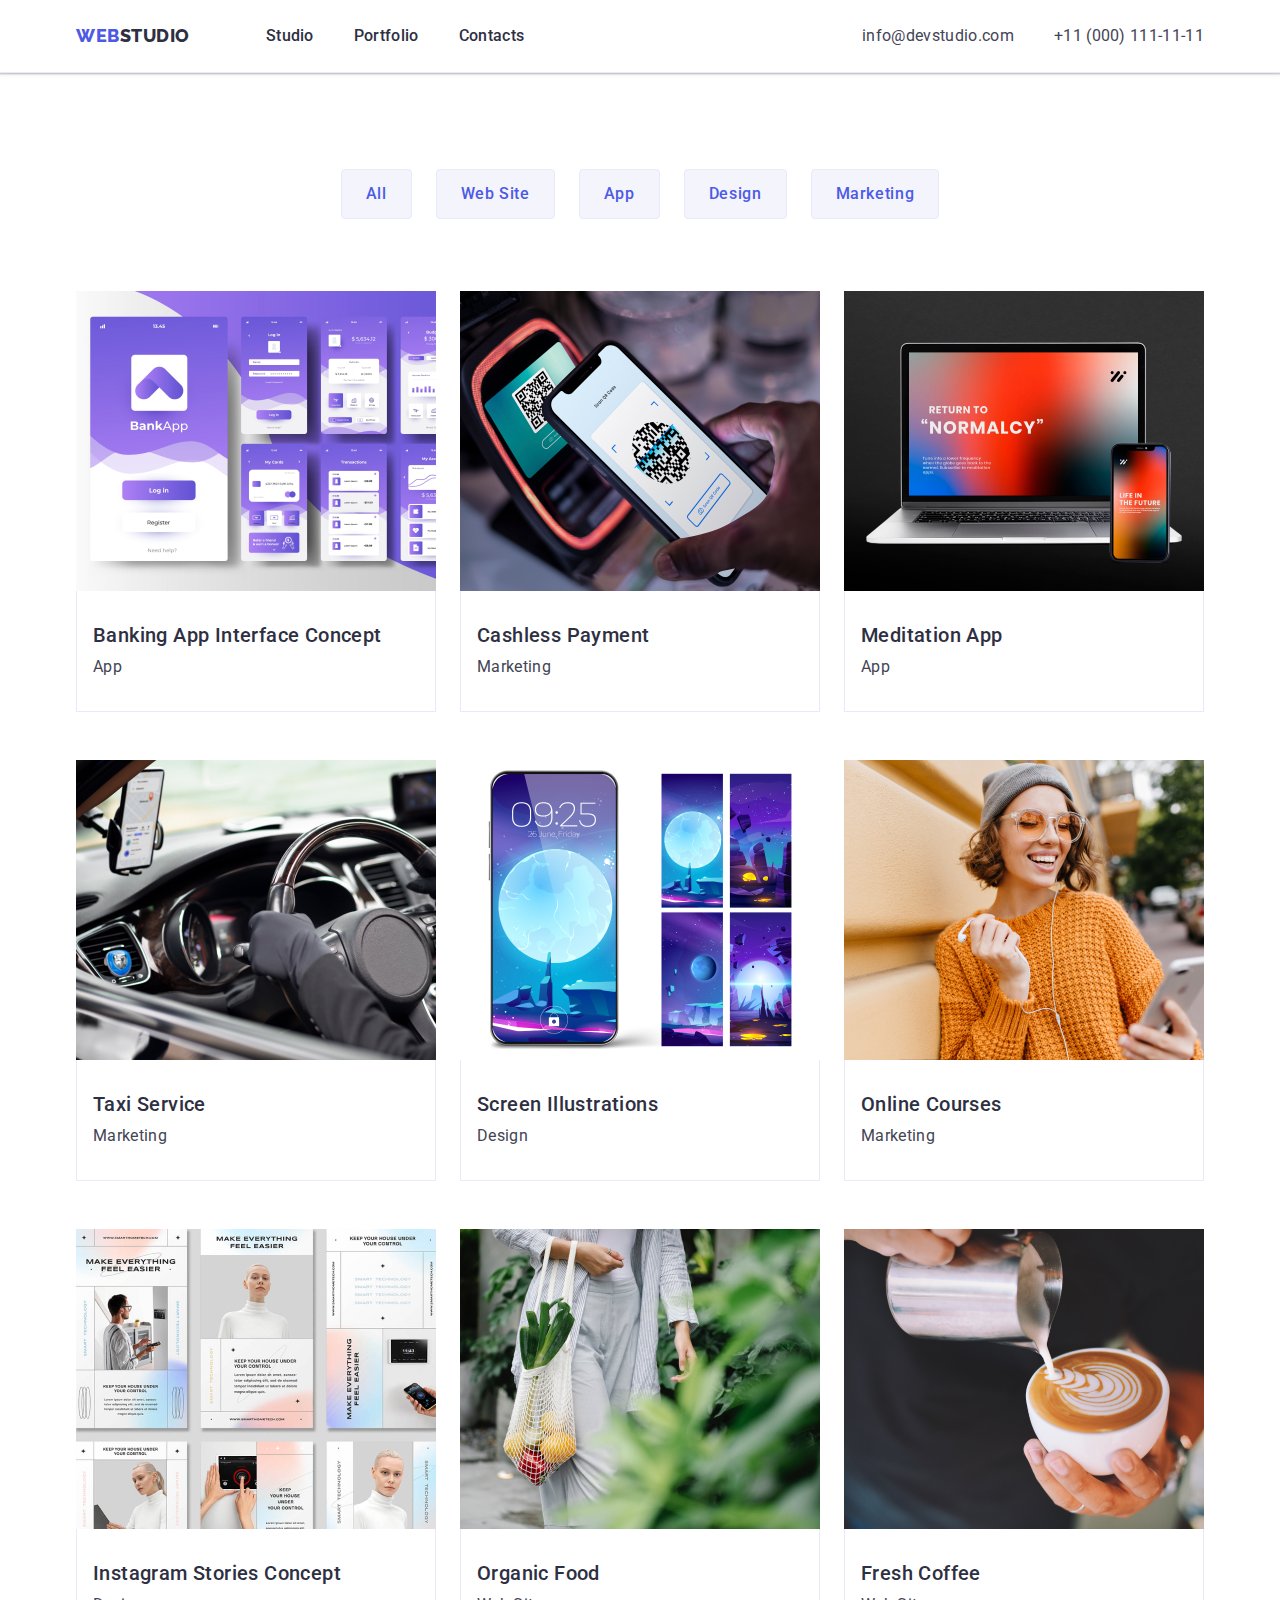
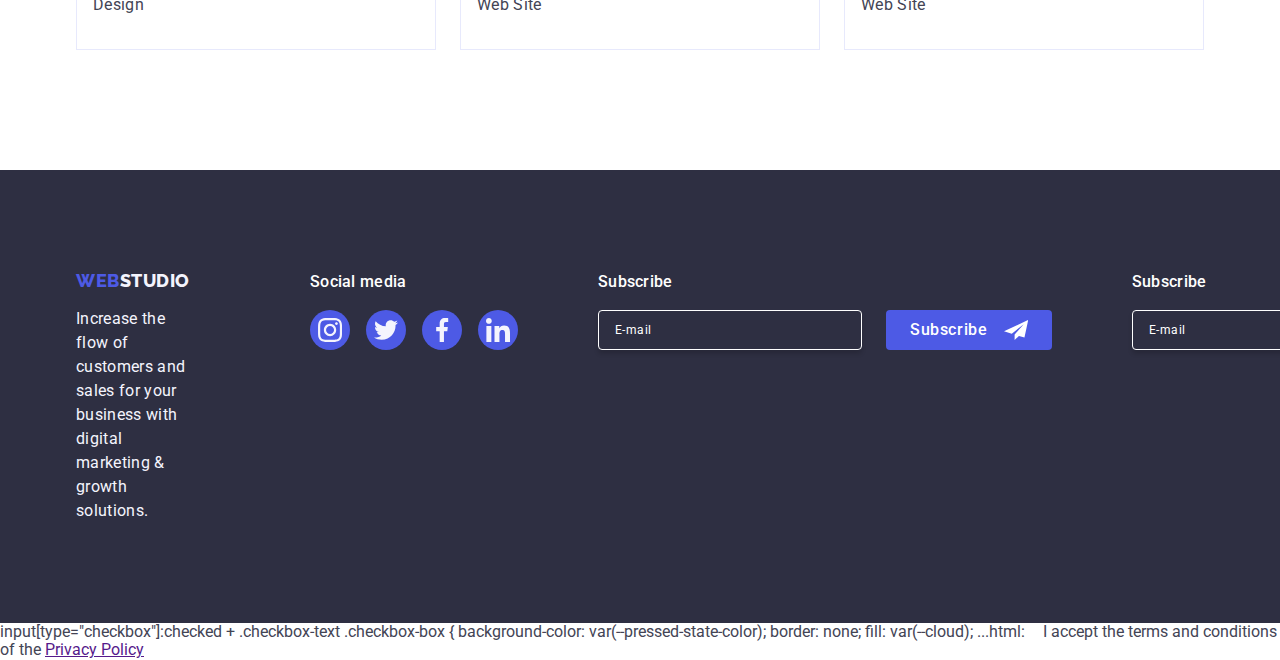
==== commit b9ba3467: "." ====
--- a/portfolio.html
+++ b/portfolio.html
@@ -342,3 +342,16 @@
     </footer>
   </body>
 </html>
+
+input[type="checkbox"]:checked + .checkbox-text .checkbox-box {
+background-color: var(--pressed-state-color); border: none; fill: var(--cloud);
+...html:
+<label for="user-privacy" class="checkbox-text">
+  <span class="checkbox-box">
+    <svg width="10" height="8" class="checkbox-icon">
+      <use href="./images/icons.svg#icon-vector"></use>
+    </svg>
+  </span>
+  I accept the terms and conditions of the
+  <a href="" class="checkbox-link">Privacy Policy</a>
+</label>
--- a/css/styles.css
+++ b/css/styles.css
@@ -797,11 +797,12 @@
   width: 100%;
   height: 40px;
   border-radius: 4px;
-  border: 1px solid #2e2f42;
+  border: 1px solid rgba(46, 47, 66, 0.4);
   transition: border-color 250ms cubic-bezier(0.4, 0, 0.2, 1);
-
+  width: 100%;
   background-color: transparent;
   outline: transparent;
+  padding-left: 38px;
 }
 
 .modal-form-input-cont {
@@ -866,6 +867,16 @@
   transition: fill 250ms cubic-bezier(0.4, 0, 0.2, 1);
 }
 
+.modal-form-input + .modal-form-icon {
+    position: absolute;
+    left: 16px;
+    top: 50%;
+    transform: translateY(-50%);
+    fill: var(--navyblue-modal);
+    transition: fill 250ms cubic-bezier(0.4, 0, 0.2, 1);
+    }
+
+
 .modal-form-icon:focus {
   fill: #4d5ae5;
 }
@@ -958,6 +969,12 @@
   background-color: #404bbf;
 }
 
+input[type="checkbox"]:checked + .checkbox-text .checkbox-box {
+  background-color: #404BBF;
+  border: none;
+  fill: #F4F4FD; 
+  }
+
 .footer-icon {
   fill: #ffffff;
 }
@@ -1010,11 +1027,14 @@
   border: none;
   color: #ffffff;
   transition: background-color 250ms cubic-bezier(0.4, 0, 0.2, 1);
-}
+  cursor: pointer;
+}
+
 .form-footer-button-send:hover,
 .form-footer-button-send:focus {
   background-color: #404bbf;
 }
+
 .form-footer-icon {
   margin-left: 16px;
-}
+}